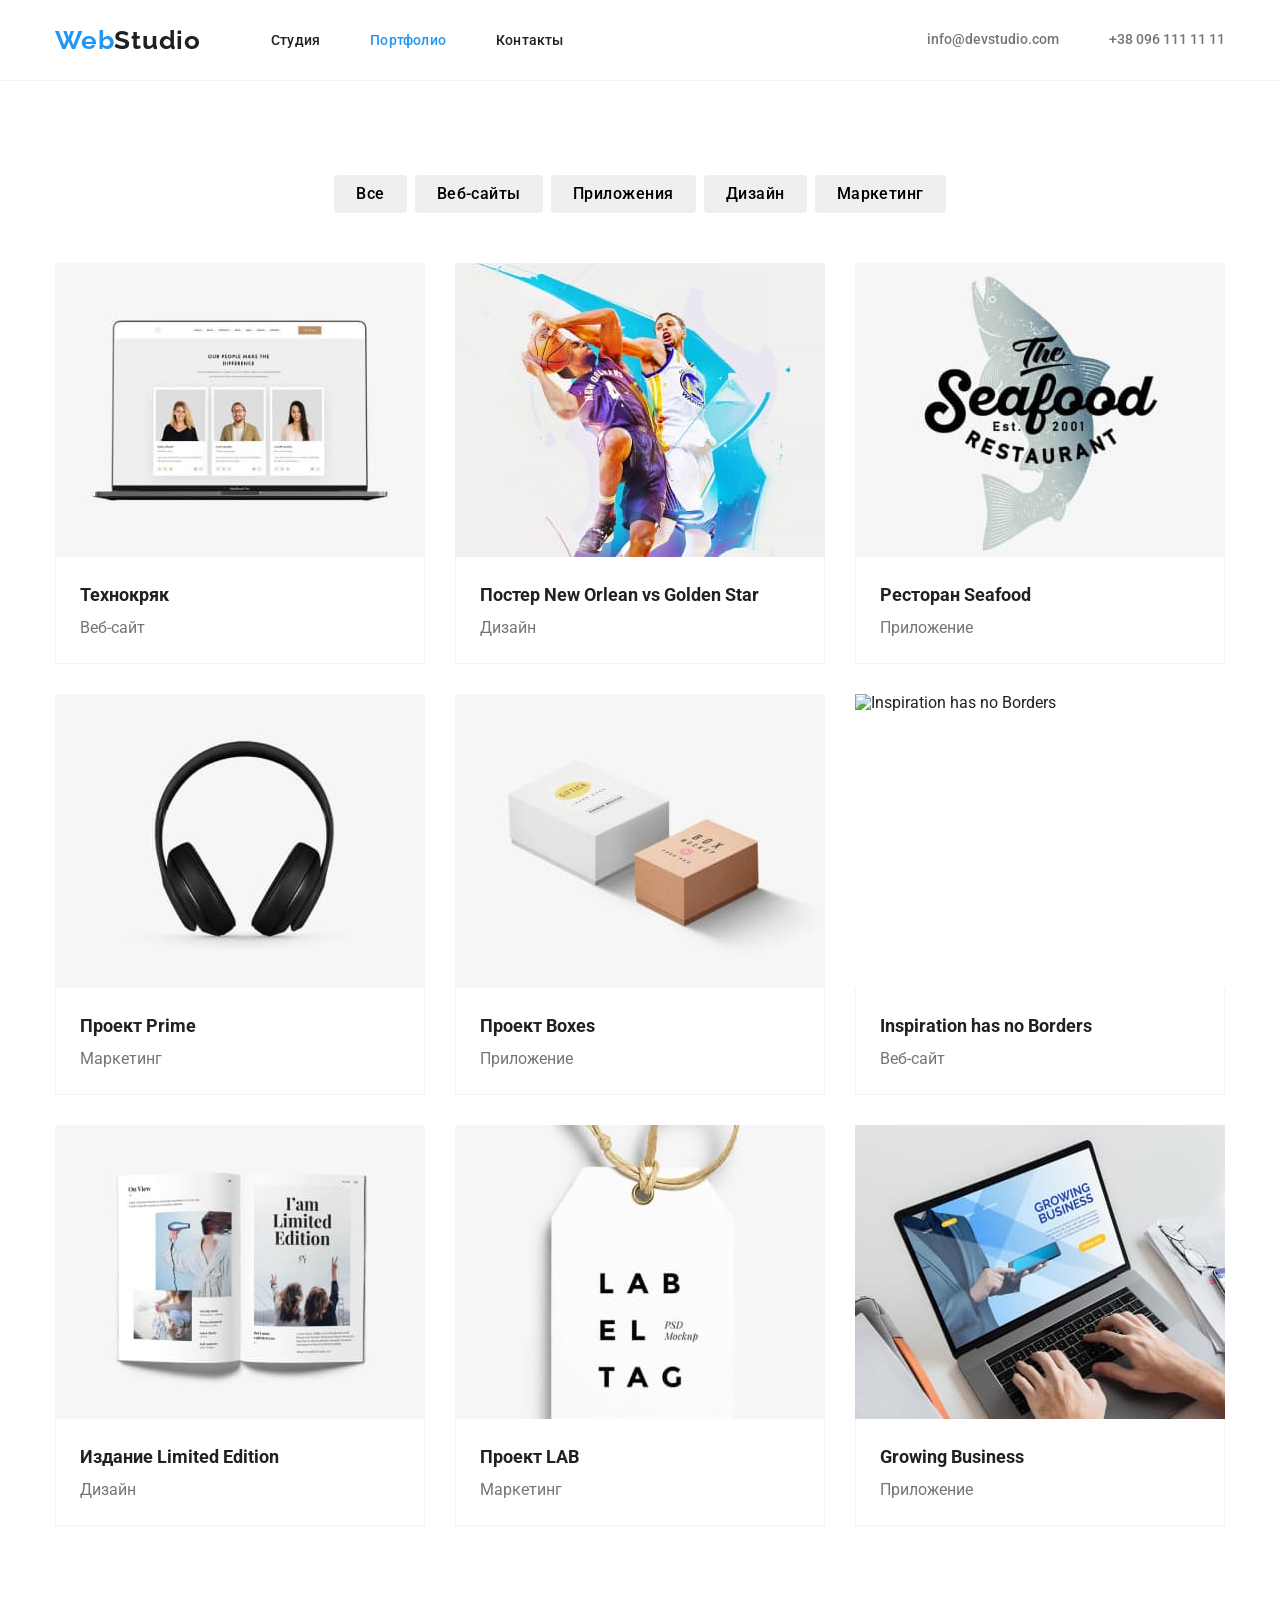
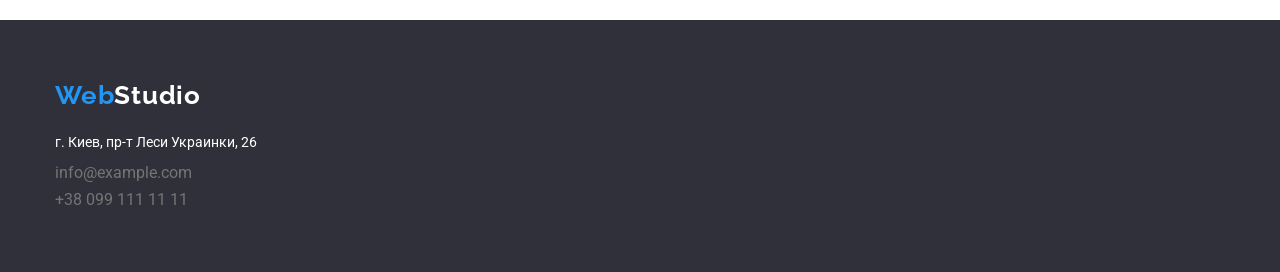
==== portfolio.html @ 63d451be "add photo,index,portfolio" ====
<!DOCTYPE html>
<html lang="ru">
<head>
    <meta charset="UTF-8">
    <meta http-equiv="X-UA-Compatible" content="IE=edge">
    <meta name="viewport" content="width=device-width, initial-scale=1.0">
    <title>portfolio</title>
    <link rel="preconnect" href="https://fonts.gstatic.com">
    <link href="https://fonts.googleapis.com/css2?family=Raleway:wght@700&family=Roboto:wght@400;500;700;900&display=swap"
        rel="stylesheet">
    <link rel="stylesheet" href="https://cdnjs.cloudflare.com/ajax/libs/modern-normalize/1.0.0/modern-normalize.min.css">
    <link rel="stylesheet" href="./css/styles.css">
    
</head>
<body class="page">
    <!-- Верхня лінія-->
        <header class="page-header">
            <div class="main-nav container">
                <nav class="nav">
                    <a class="logo" href="./index.html">Web<span class="logo-header">Studio</span></a>
                    <ul class="nav-list list">
                        <li class="nav-item">
                            <a class="nav-adress" href="./index.html">Студия</a></li>
                        <li class="nav-item">
                            <a class="nav-adress current" href="./portfolio.html">Портфолио</a></li>
                        <li class="nav-item">
                            <a class="nav-adress" href="">Контакты</a></li>
                    </ul>
                </nav>
                <ul class="contacts-list">
                    <li class="nav-item">
                        <a class="mail-list" href="mailto:info@devstudio.com">info@devstudio.com</a>
                    </li>
                    <li class="nav-item">
                        <a class="tel-list" href="tel:+380961111111">+38 096 111 11 11</a>
                    </li>
                </ul>
            </div>
            
    </header>
   <!-- filters -->
  <main>
        <section class="filter-container section">
           <div class="container">
                <h1 hidden>Портфолио</h1>

                <ul class="filter-options">
                    <li class="filter-item">
                        <button class="filter-button" type="button">Все</button>
                    </li>
                    <li class="filter-item">
                        <button class="filter-button" type="button">Веб-сайты</button>
                    </li>
                    <li class="filter-item">
                        <button class="filter-button" type="button">Приложения</button>
                    </li>
                    <li class="filter-item">
                        <button class="filter-button" type="button">Дизайн</button>
                    </li>
                    <li class="filter-item">
                        <button class="filter-button" type="button">Маркетинг</button>
                    </li>
                </ul>

                <ul class="projects-list">
                    <li class="project-item">
                        <img class="item-img" src="./images/img11.jpg" alt="Технокряк" width="370" height="294">
                        <div class="title-card">
                            <h3 class="project-title">Технокряк</h3>
                            <p class="project-description">Веб-сайт</p>
                        </div>
                    </li>
                    <li class="project-item">
                        <img class="projects-list" src="./images/img22.jpg" alt="Постер New Orlean vs Golden Star" width="370"
                            height="294">
                        <div class="title-card">
                            <h3 class="project-title">Постер New Orlean vs Golden Star</h3>
                            <p class="project-description">Дизайн</p>
                        </div>
                    </li>
                    <li class="project-item">
                        <img class="item-img" src="./images/img33.jpg" alt="Ресторан Seafood" width="370" height="294">
                        <div class="title-card">
                            <h3 class="project-title">Ресторан Seafood</h3>
                            <p class="project-description">Приложение</p>
                        </div>
                    </li>
                    <li class="project-item">
                        <img class="item-img" src="./images/img4.jpg" alt="Проект Prime" width="370" height="294">
                        <div class="title-card">
                            <h3 class="project-title">Проект Prime</h3>
                            <p class="project-description">Маркетинг</p>
                        </div>
                    </li>
                    <li class="project-item">
                        <img class="item-img" src="./images/img5.jpg" alt="Проект Boxes" width="370" height="294">
                        <div class="title-card">
                            <h3 class="project-title">Проект Boxes</h3>
                            <p class="project-description">Приложение</p>
                        </div>
                    </li>
                    <li class="project-item">
                        <img class="item-img" src="./images/img6.jpg" alt="Inspiration has no Borders" width="370" height="294">
                        <div class="title-card">
                            <h3 class="project-title">Inspiration has no Borders</h3>
                            <p class="project-description">Веб-сайт</p>
                        </div>
                    </li>
                    <li class="project-item">
                        <img class="item-img" src="./images/img7.jpg" alt="Издание Limited Edition" width="370" height="294">
                        <div class="title-card">
                            <h3 class="project-title">Издание Limited Edition</h3>
                            <p class="project-description">Дизайн</p>
                        </div>
                    </li>
                    <li class="project-item">
                        <img class="item-img" src="./images/img8.jpg" alt="Проект LAB" width="370" height="294">
                        <div class="title-card">
                            <h3 class="project-title">Проект LAB</h3>
                            <p class="project-description">Маркетинг</p>
                        </div>
                    </li>
                    <li class="project-item">
                        <img class="item-img" src="./images/img9.jpg" alt="Growing Business" width="370" height="294">
                        <div class="title-card">
                            <h3 class="project-title">Growing Business</h3>
                            <p class="project-description">Приложение</p>
                        </div>
                    </li>
                </ul>
           </div>
        </section>
        
        <!-- <section class="projects section container">
            <div class="container">
                
            </div> -->
        </section>
  </main>

    <!-- Подвал -->
    <footer class="footer-bg">
        <div class="container">
            <address class="adress-list">
                <a class="logo-footer" href="./portfolio.html">Web<span class="logo-white">Studio</span></a>
                <p class="adress-owner">г. Киев, пр-т Леси Украинки, 26</p>
                <ul class="footer-link">
                    <li class="adress-item">
                    <a class="mail-link" href="mailto:info@example.com">info@example.com</a>
                    </li>
                    <li class="adress-item">
                    <a class="tel-link" href="+380991111111">+38 099 111 11 11</a>
                    </li>
                </ul>
            </address>
        </div>
    </footer>
</body>
</html>
---- css/styles.css ----
/* колір основного тексту #757575;*/
/* білий #FFFFFF;*/
/* акцент #2196F3 */
/* вторичний колір тексту #212121;*/
/* колір фону #E5E5E5 */
/* вторинний колір фону #2F303A;
*/
/* вторинний колір в футері #FFFFFF99; */
/* Шапка */

:root {
  --main-font: "Roboto", sans-serif;
  --secondary-font: "Raleway", sans-serif;
  --primary-text-color: #212121;
  --white-color: #ffffff;
  --accent-color: #2196f3;
  --gray-background: #2f303a;
  --secondary-color: #757575;
}

body {
  font-family: var(--main-font);
  color: var(--primary-text-color);
}

h1,
h2,
h3,
h4,
h5,
h6,
p {
  margin-top: 0;
  margin-bottom: 0;
}

img {
  display: block;
}

ul {
  list-style: none;
  margin-top: 0;
  margin-bottom: 0;
  padding-left: 0;
}
a {
  text-decoration: none;
}

.link {
  text-decoration: none;
}

/* Навігація */
.container {
  width: 1200px;
  padding-left: 15px;
  padding-right: 15px;
  margin-left: auto;
  margin-right: auto;
}

.logo-header {
  color: var(--primary-text-color);
}

.logo {
  color: var(--accent-color);
  font-weight: 700;
  font-family: var(--secondary-font);
  font-size: 26px;
  line-height: 1.19;
  letter-spacing: 0.03em;
  margin-right: 70px;
}

.nav-list .nav-adress:hover,
.nav-list .nav-adress:focus {
  color: var(--accent-color);
}

.nav-list .nav-adress.current {
  color: var(--accent-color);
}

.nav-adress {
  font-family: inherit;
  font-weight: 500;
  font-size: 14px;
  line-height: 1.14;
  letter-spacing: 0.02em;
}

/* Page header color*/
.page-header {
  border-bottom: 1px solid #f5f4fa;
}

/* NAV */

.main-nav {
  display: flex;
  align-items: center;
}

.nav-list .nav-item:not(:last-child) {
  margin-right: 50px;
}

.contacts-list .nav-item:not(:last-child) {
  margin-right: 50px;
}

.nav-list {
  display: flex;
  align-items: center;
}

.nav {
  display: flex;
  align-items: center;
}

.contacts-list {
  display: flex;
  align-items: center;
  margin-left: auto;
}

.contacts-list .nav-item {
  margin-right: 50px;
}

.nav-list .nav-item {
  margin-right: 50px;

  /* background-color: turquoise; */
}

/* обнулення крайнього марджина посилань */
.nav-list .nav-item:last-child {
  margin-right: 0;
}

/* обнулення крайнього марджина телефона і мейла */
.contacts-list .nav-item:last-child {
  margin-right: 0;
}

.contacts-list .mail-list {
  color: var(--secondary-color);
}

.contacts-list .mail-list.current {
  color: var(--accent-color);
}

.contacts-list .mail-list:hover,
.contacts-list .tel-list:hover {
  color: var(--accent-color);
}

.contacts-list .tel-list,
.contacts-list .mail-list {
  display: block;
  padding-top: 32px;
  padding-bottom: 32px;

  color: var(--secondary-color);
  font-weight: 500;
  font-size: 14px;
  line-height: 1.14;
}

.nav-list .nav-adress {
  display: block;
  padding-top: 32px;
  padding-bottom: 32px;

  color: var(--primary-text-color);
  font-weight: 500;
  font-size: 14px;
  line-height: 1.17;
  letter-spacing: 0.2px;
}

/* PORTFOLIO BUTTONS*/

.filter-item .filter-button:focus,
.filter-item .filter-button:hover {
  color: #ffffff;
  border-color: transparent;
  background-color: var(--accent-color);
}

.filter-options .filter-button {
  font-family: inherit;
  font-weight: 500;
  font-size: 16px;
  line-height: 1.62;
  cursor: pointer;
}

/* .filter-container {
  padding-top: 94px;
} */

.filter-button {
  height: 38px;
  font-weight: 500;
  font-size: 16px;
  line-height: 1.62;
  letter-spacing: 0.03em;
  cursor: pointer;
  padding: 0 22px;

  border-radius: 4px;
  list-style: none;
  border: none;
}

.filter-item:not(:last-child) {
  margin-right: 8px;
}

.filter-options {
  display: flex;
  justify-content: center;
  margin-bottom: 50px;
}

.filter-item .filter-button:active {
  color: var(--accent-color);
}

/* клас секція */
.section {
  padding-top: 94px;
  padding-bottom: 94px;
}

/* PROJECTS */
/* .projects {
  padding-top: 50px;
  padding-bottom: 94px;
} */

.projects-list {
  display: flex;
  flex-wrap: wrap;
}

.project-item:not(:nth-child(3n)) {
  margin-right: 30px;
}
.title-card {
  border: 1px solid #f5f4fa;
  border-top: 0;
  padding-top: 20px;
  padding-bottom: 20px;
  padding-left: 24px;
  padding-right: 24px;
}

.project-item.project-item:not(:nth-last-child(-n + 3)) {
  margin-bottom: 30px;
}

.projects-list .project-title {
  color: var(--primary-text-color);
  font-weight: 700;
  font-size: 18px;
  line-height: 2;
}

.title-card .project-description {
  color: var(--secondary-color);
  font-family: inherit;
  font-weight: 400;
  font-size: 16px;
  line-height: 1.87;
}

/* Подвал */
.logo-footer {
  display: block;
  color: var(--accent-color);
  font-weight: 700;
  font-family: var(--secondary-font);
  font-size: 26px;
  line-height: 1.19;
  letter-spacing: 0.03em;
  margin-bottom: 20px;
}

.logo-white {
  color: var(--white-color);
}

.footer-bg {
  background-color: var(--gray-background);
  height: 252px;
  left: 0px;
  top: 2097px;
  border-radius: 0px;
}

.adress-list {
  font-style: normal;
  display: block;
  /* display: inline-block; */
}

.logo-header {
  color: var(--primary-text-color);
}

.adress-owner {
  color: var(--white-color);
  font-weight: 400;
  font-size: 14px;
  line-height: 1.71;
  margin-bottom: 9px;
}

/* .footer-link {
  display: inline-block;
} */

.adress-item .mail-link {
  display: inline-block;
}

.mail-link,
.tel-link {
  color: var(--secondary-color);
}

.mail-link {
  margin-bottom: 9px;
  margin-left: 0;
}

/* ===============INDEX*=============== */

.hero {
  background-color: var(--gray-background);
  text-align: center;
  padding-top: 200px;
  padding-bottom: 200px;

  background-image: linear-gradient(
      rgba(47, 48, 58, 0.4),
      rgba(47, 48, 58, 0.4)
    ),
    url(../images/overlay.jpg);
  max-width: 1600px;
  height: 600px;
  background-size: cover;
}

.title-main {
  color: var(--white-color);
  font-weight: 900;
  font-size: 44px;
  line-height: 1.36;
  text-align: center;
  text-transform: uppercase;
  width: 696px;
  margin-left: auto;
  margin-right: auto;
  margin-bottom: 30px;
  /* outline: 2px solid tomato; */
}

.title-button {
  display: inline-block;
  color: var(--white-color);
  background-color: var(--accent-color);
  border-color: transparent;
  border-radius: 4px;
  padding: 10px 32px;
  font-family: inherit;
  font-style: normal;
  font-weight: 700;
  font-size: 16px;
  line-height: 1.87;
  letter-spacing: 0.06em;
  min-width: 136px;
  margin-right: auto;
  margin-left: auto;
  cursor: pointer;
}

.hero .title-button:active {
  color: var(--primary-text-color);
}

/* Features */
.features-list {
  display: flex;
  justify-content: center;
}

/* обнулення правого марджина  */
.title-list:not(:last-child) {
  margin-right: 30px;
}

.title-list::before {
  display: block;
  content: "";

  height: 120px;
  /* outline: 1px solid palevioletred; */
  margin-bottom: 30px;
  background-color: #f5f4fa;
}

.features {
  padding-bottom: 47px;
  padding-top: 94px;
}

.features-list .heading {
  color: var(--primary-text-color);
  font-weight: 700;
  font-size: 14px;
  line-height: 1.17;
  text-transform: uppercase;
}

.heading {
  margin: 0;
  padding: 0;
  margin-bottom: 10px;

  /* outline: 2px solid tomato; */
}

.content {
  margin: 0;
  padding: 0;
  margin-top: 10px;
  height: 75px;
  width: 270px;
  left: 215px;
  top: 800px;

  /* outline: 2px solid teal; */
}

.features-list .content {
  color: var(--secondary-color);
  font-weight: 400;
  font-size: 14px;
  line-height: 1.71;
}

.work-photo {
  padding-top: 47px;
  padding-bottom: 94px;
}

.work {
  color: var(--primary-text-color);
  font-weight: 700;
  font-size: 36px;
  line-height: 1.17;
  text-align: center;
  margin-bottom: 50px;

  /* outline: 2px solid purple; */
}

.photo-item:not(:last-child) {
  margin-right: 30px;
}

.list {
  font-size: 0;
  display: flex;
}

/* НАША КОМАНДА */
.section-team {
  background-color: #f5f4fa;
}

.title-team {
  font-weight: 700;
  font-size: 36px;
  line-height: 1.17;
  text-align: center;
  margin-bottom: 50px;
}

.team-number:not(:last-child) {
  margin-right: 30px;
}
.team-description {
  display: flex;
}

.user {
  margin-bottom: 10px;
}

.team-description .user {
  font-weight: 500;
  font-size: 16px;
  line-height: 1.17;
}

.about .position {
  color: var(--secondary-color);
  font-weight: 400;
  font-size: 16px;
  line-height: 1.17;
}

.about {
  text-align: center;
  padding-top: 30px;
  padding-bottom: 30px;
  padding-left: 32px;
  padding-right: 32px;
}

.footer-bg {
  padding-top: 60px;
  padding-bottom: 60px;
}
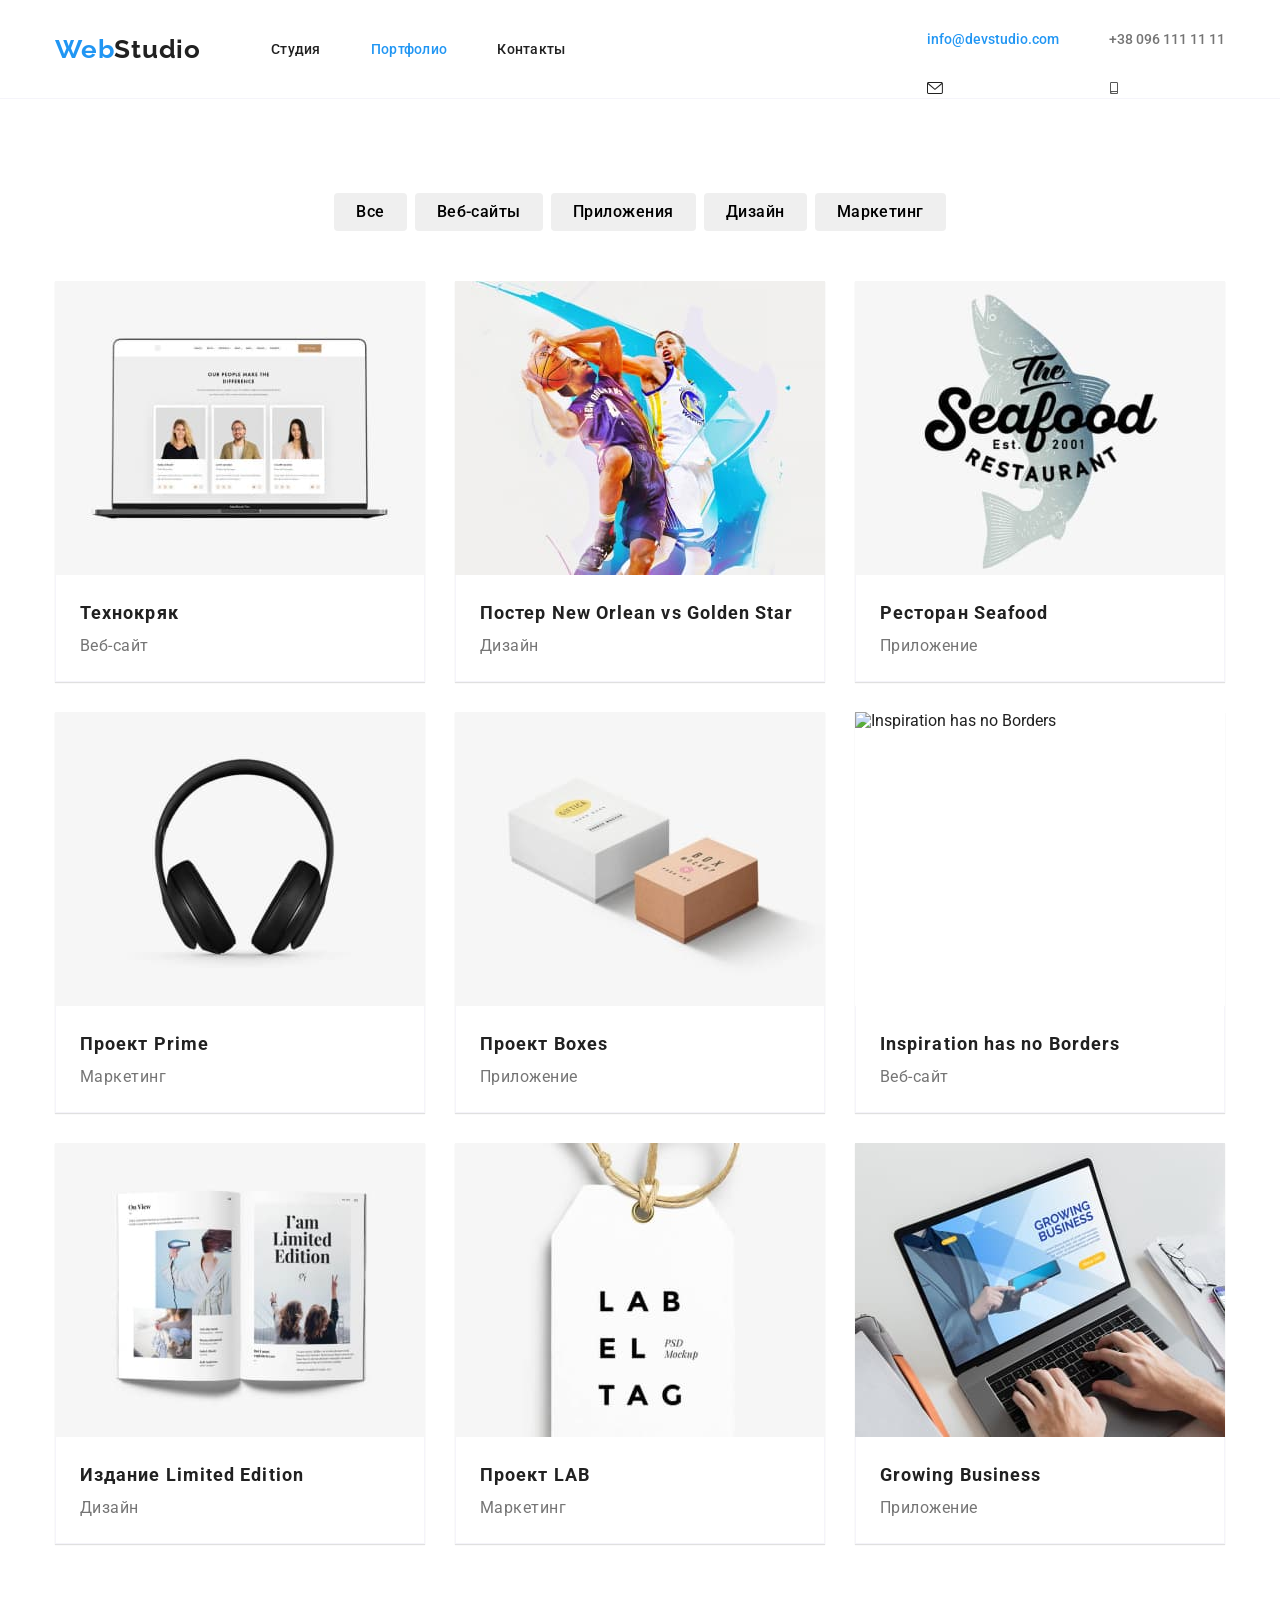
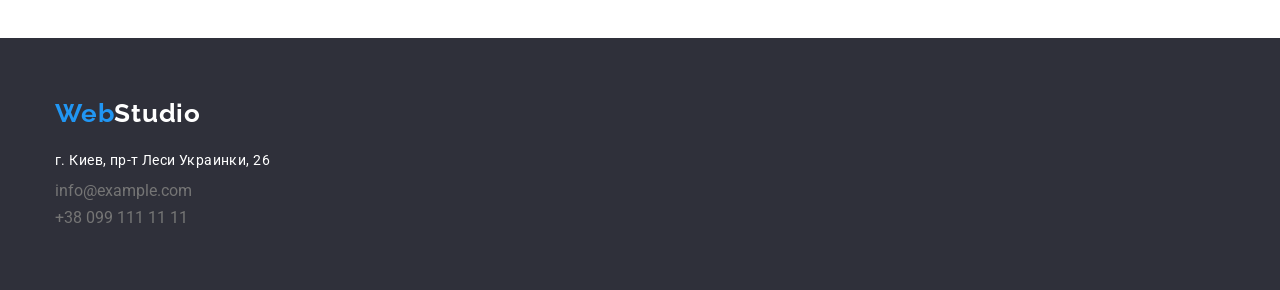
==== commit 72c28ef1: "додано свг спрайт" ====
--- a/portfolio.html
+++ b/portfolio.html
@@ -29,10 +29,16 @@
                 </nav>
                 <ul class="contacts-list">
                     <li class="nav-item">
-                        <a class="mail-list" href="mailto:info@devstudio.com">info@devstudio.com</a>
+                        <a class="mail-list current" href="mailto:info@devstudio.com">info@devstudio.com</a>
+                        <svg class="icon-mail" width="16" height="12">
+                            <use href="./images/sprite.svg#icon-envelope"></use>
+                        </svg>
                     </li>
                     <li class="nav-item">
                         <a class="tel-list" href="tel:+380961111111">+38 096 111 11 11</a>
+                        <svg class="icon-tel" width="10" height="12">
+                            <use href="./images/sprite.svg#icon-smartphone"></use>
+                        </svg>
                     </li>
                 </ul>
             </div>
--- a/css/styles.css
+++ b/css/styles.css
@@ -52,7 +52,7 @@
   text-decoration: none;
 }
 
-/* Навігація */
+/* =================Навігація================= */
 .container {
   width: 1200px;
   padding-left: 15px;
@@ -97,7 +97,7 @@
   border-bottom: 1px solid #f5f4fa;
 }
 
-/* NAV */
+/* ====================NAV==================*/
 
 .main-nav {
   display: flex;
@@ -120,6 +120,38 @@
 .nav {
   display: flex;
   align-items: center;
+}
+
+/* ==========кОНТАКТИ============ */
+
+.mail-list:hover {
+  color: var(--accent-color);
+}
+
+/* картинка листа */
+.icon-mail {
+  fill: currentcolor;
+  margin-right: 10px;
+}
+
+/* картинка телефону */
+.mail-list:hover {
+  color: var(--accent-color);
+}
+
+.icon-tel {
+  fill: currentcolor;
+  margin-right: 10px;
+}
+
+/* .icon-mail:hover,
+.icon-mail:focus {
+  color: var(--accent-color);
+} */
+
+.tel-list:hover.icon-tel,
+.tel-list:focus.icon-tel {
+  color: var(--accent-color);
 }
 
 .contacts-list {
@@ -182,165 +214,12 @@
   font-weight: 500;
   font-size: 14px;
   line-height: 1.17;
-  letter-spacing: 0.2px;
-}
-
-/* PORTFOLIO BUTTONS*/
-
-.filter-item .filter-button:focus,
-.filter-item .filter-button:hover {
-  color: #ffffff;
-  border-color: transparent;
-  background-color: var(--accent-color);
-}
-
-.filter-options .filter-button {
-  font-family: inherit;
-  font-weight: 500;
-  font-size: 16px;
-  line-height: 1.62;
-  cursor: pointer;
-}
-
-/* .filter-container {
-  padding-top: 94px;
+  letter-spacing: 0.02em;
+}
+
+/* .nav-item.mail-list {
+  display: flex;
 } */
-
-.filter-button {
-  height: 38px;
-  font-weight: 500;
-  font-size: 16px;
-  line-height: 1.62;
-  letter-spacing: 0.03em;
-  cursor: pointer;
-  padding: 0 22px;
-
-  border-radius: 4px;
-  list-style: none;
-  border: none;
-}
-
-.filter-item:not(:last-child) {
-  margin-right: 8px;
-}
-
-.filter-options {
-  display: flex;
-  justify-content: center;
-  margin-bottom: 50px;
-}
-
-.filter-item .filter-button:active {
-  color: var(--accent-color);
-}
-
-/* клас секція */
-.section {
-  padding-top: 94px;
-  padding-bottom: 94px;
-}
-
-/* PROJECTS */
-/* .projects {
-  padding-top: 50px;
-  padding-bottom: 94px;
-} */
-
-.projects-list {
-  display: flex;
-  flex-wrap: wrap;
-}
-
-.project-item:not(:nth-child(3n)) {
-  margin-right: 30px;
-}
-.title-card {
-  border: 1px solid #f5f4fa;
-  border-top: 0;
-  padding-top: 20px;
-  padding-bottom: 20px;
-  padding-left: 24px;
-  padding-right: 24px;
-}
-
-.project-item.project-item:not(:nth-last-child(-n + 3)) {
-  margin-bottom: 30px;
-}
-
-.projects-list .project-title {
-  color: var(--primary-text-color);
-  font-weight: 700;
-  font-size: 18px;
-  line-height: 2;
-}
-
-.title-card .project-description {
-  color: var(--secondary-color);
-  font-family: inherit;
-  font-weight: 400;
-  font-size: 16px;
-  line-height: 1.87;
-}
-
-/* Подвал */
-.logo-footer {
-  display: block;
-  color: var(--accent-color);
-  font-weight: 700;
-  font-family: var(--secondary-font);
-  font-size: 26px;
-  line-height: 1.19;
-  letter-spacing: 0.03em;
-  margin-bottom: 20px;
-}
-
-.logo-white {
-  color: var(--white-color);
-}
-
-.footer-bg {
-  background-color: var(--gray-background);
-  height: 252px;
-  left: 0px;
-  top: 2097px;
-  border-radius: 0px;
-}
-
-.adress-list {
-  font-style: normal;
-  display: block;
-  /* display: inline-block; */
-}
-
-.logo-header {
-  color: var(--primary-text-color);
-}
-
-.adress-owner {
-  color: var(--white-color);
-  font-weight: 400;
-  font-size: 14px;
-  line-height: 1.71;
-  margin-bottom: 9px;
-}
-
-/* .footer-link {
-  display: inline-block;
-} */
-
-.adress-item .mail-link {
-  display: inline-block;
-}
-
-.mail-link,
-.tel-link {
-  color: var(--secondary-color);
-}
-
-.mail-link {
-  margin-bottom: 9px;
-  margin-left: 0;
-}
 
 /* ===============INDEX*=============== */
 
@@ -358,6 +237,10 @@
   max-width: 1600px;
   height: 600px;
   background-size: cover;
+  background-repeat: no-repeat;
+  background-position: center;
+  margin-left: auto;
+  margin-right: auto;
 }
 
 .title-main {
@@ -371,6 +254,7 @@
   margin-left: auto;
   margin-right: auto;
   margin-bottom: 30px;
+  letter-spacing: 0.06em;
   /* outline: 2px solid tomato; */
 }
 
@@ -411,13 +295,36 @@
 .title-list::before {
   display: block;
   content: "";
-
   height: 120px;
   /* outline: 1px solid palevioletred; */
   margin-bottom: 30px;
   background-color: #f5f4fa;
 }
 
+.icon-antenna::before {
+  background-image: url(../images/group1/antenna\ 1.svg);
+  background-repeat: no-repeat;
+  background-position: center;
+}
+
+.icon-clock::before {
+  background-image: url(../images/group2/clock\ 1.svg);
+  background-repeat: no-repeat;
+  background-position: center;
+}
+
+.icon-diagram::before {
+  background-image: url(../images/group3/diagram\ 1.svg);
+  background-repeat: no-repeat;
+  background-position: center;
+}
+
+.icon-astronaut::before {
+  background-image: url(../images/group4/astronaut\ 1.svg);
+  background-repeat: no-repeat;
+  background-position: center;
+}
+
 .features {
   padding-bottom: 47px;
   padding-top: 94px;
@@ -429,6 +336,7 @@
   font-size: 14px;
   line-height: 1.17;
   text-transform: uppercase;
+  letter-spacing: 0.03em;
 }
 
 .heading {
@@ -456,6 +364,7 @@
   font-weight: 400;
   font-size: 14px;
   line-height: 1.71;
+  letter-spacing: 0.03em;
 }
 
 .work-photo {
@@ -468,6 +377,7 @@
   font-weight: 700;
   font-size: 36px;
   line-height: 1.17;
+  letter-spacing: 0.03em;
   text-align: center;
   margin-bottom: 50px;
 
@@ -493,6 +403,7 @@
   font-size: 36px;
   line-height: 1.17;
   text-align: center;
+  letter-spacing: 0.03em;
   margin-bottom: 50px;
 }
 
@@ -505,12 +416,43 @@
 
 .user {
   margin-bottom: 10px;
+}
+
+.socials-item {
+  width: 44px;
+  height: 44px;
+}
+
+.socials-item:not(:last-child) {
+  margin-right: 10px;
+}
+
+.socials-link {
+  display: flex;
+  width: 100%;
+  height: 100%;
+  align-items: center;
+  justify-content: center;
+  border-radius: 50%;
+  background-color: #fff;
+  margin-bottom: 16px;
+}
+
+.socials-link:hover,
+.socials-link:focus {
+  background-color: var(--accent-color);
+}
+
+.socials-link:hover .socials-icon,
+.socials-link:focus .socials-icon {
+  fill: var(--white-color);
 }
 
 .team-description .user {
   font-weight: 500;
   font-size: 16px;
   line-height: 1.17;
+  letter-spacing: 0.03em;
 }
 
 .about .position {
@@ -518,6 +460,8 @@
   font-weight: 400;
   font-size: 16px;
   line-height: 1.17;
+  letter-spacing: 0.03em;
+  margin-bottom: 16px;
 }
 
 .about {
@@ -532,3 +476,238 @@
   padding-top: 60px;
   padding-bottom: 60px;
 }
+
+/* ПОСТОЯННИЕ КЛИЕНТИ */
+.title-clients {
+  font-size: 36px;
+  font-weight: 700;
+  line-height: 1.16;
+  letter-spacing: 0.03em;
+  text-align: center;
+  margin-bottom: 50px;
+}
+
+.clients {
+  display: flex;
+  justify-content: center;
+}
+
+.clients-link {
+  display: flex;
+  border: 1px solid #afb1b8;
+  width: 100%;
+  height: 100%;
+  align-items: center;
+  justify-content: center;
+  background-color: var(--white-color);
+}
+
+.clients-icon:hover,
+.clients-icon:focus {
+  background-color: var(--white-color);
+}
+
+.clients-link:hover .clients-icon,
+.clients-link:focus .clients-icon {
+  fill: var(--accent-color);
+}
+/* .clients-icon {
+  color: #afb1b8;
+} */
+
+.clients-item {
+  width: 170px;
+  height: 92px;
+}
+
+.clients-item:not(:last-child) {
+  margin-right: 30px;
+}
+
+/* =============Подвал============== */
+.logo-footer {
+  display: block;
+  color: var(--accent-color);
+  font-weight: 700;
+  font-family: var(--secondary-font);
+  font-size: 26px;
+  line-height: 1.19;
+  letter-spacing: 0.03em;
+  margin-bottom: 20px;
+}
+
+.logo-white {
+  color: var(--white-color);
+  letter-spacing: 0.03em;
+}
+
+.footer-bg {
+  background-color: var(--gray-background);
+  height: 252px;
+  left: 0px;
+  top: 2097px;
+  border-radius: 0px;
+}
+
+.adress-list {
+  font-style: normal;
+  display: block;
+  /* display: inline-block; */
+}
+
+.logo-header {
+  color: var(--primary-text-color);
+}
+
+.adress-owner {
+  color: var(--white-color);
+  font-weight: 400;
+  font-size: 14px;
+  line-height: 1.71;
+  margin-bottom: 9px;
+  letter-spacing: 0.03em;
+}
+
+/* .footer-link {
+  display: inline-block;
+} */
+
+.adress-item .mail-link {
+  display: inline-block;
+}
+
+.mail-link,
+.tel-link {
+  color: var(--secondary-color);
+}
+
+.mail-link {
+  margin-bottom: 9px;
+  margin-left: 0;
+}
+
+/* ===========footer-plus========== */
+.footer-plus-icon {
+  display: flex;
+  justify-content: center;
+  text-align: center;
+}
+.footer-list {
+  display: flex;
+  justify-content: center;
+  text-align: center;
+}
+
+.footer-title {
+  font-size: 14px;
+  font-weight: 700;
+  line-height: 1.14;
+  letter-spacing: 0.03em;
+  text-align: left;
+}
+/* ==============PORTFOLIO BUTTONS============*/
+
+.filter-item .filter-button:focus,
+.filter-item .filter-button:hover {
+  color: #ffffff;
+  border-color: transparent;
+  background-color: var(--accent-color);
+}
+
+.filter-options .filter-button {
+  font-family: inherit;
+  font-weight: 500;
+  font-size: 16px;
+  line-height: 1.62;
+  letter-spacing: 0.03em;
+  cursor: pointer;
+}
+
+/* .filter-container {
+  padding-top: 94px;
+} */
+
+.filter-button {
+  height: 38px;
+  font-weight: 500;
+  font-size: 16px;
+  line-height: 1.62;
+  letter-spacing: 0.03em;
+  cursor: pointer;
+  padding: 0 22px;
+
+  border-radius: 4px;
+  list-style: none;
+  border: none;
+}
+
+.filter-item:not(:last-child) {
+  margin-right: 8px;
+}
+
+.filter-options {
+  display: flex;
+  justify-content: center;
+  margin-bottom: 50px;
+}
+
+.filter-item .filter-button:active {
+  color: var(--accent-color);
+}
+
+/* клас секція */
+.section {
+  padding-top: 94px;
+  padding-bottom: 94px;
+}
+
+/* PROJECTS */
+/* .projects {
+  padding-top: 50px;
+  padding-bottom: 94px;
+} */
+
+.projects-list {
+  display: flex;
+  flex-wrap: wrap;
+}
+
+.project-item:not(:nth-child(3n)) {
+  margin-right: 30px;
+}
+.title-card {
+  border: 1px solid #f5f4fa;
+  border-top: 0;
+  padding-top: 20px;
+  padding-bottom: 20px;
+  padding-left: 24px;
+  padding-right: 24px;
+}
+
+.project-item.project-item:not(:nth-last-child(-n + 3)) {
+  margin-bottom: 30px;
+}
+
+.project-item {
+  border: 1px solid #EEEEEE
+  box-shadow: 1px 4px 6px 0px #00000029;
+  box-shadow: 0px 4px 4px 0px #0000000f;
+  box-shadow: 0px 1px 1px 0px #0000001f;
+}
+
+.projects-list .project-title {
+  color: var(--primary-text-color);
+  font-weight: 700;
+  font-size: 18px;
+  line-height: 2;
+  letter-spacing: 0.06em;
+}
+
+.title-card .project-description {
+  color: var(--secondary-color);
+  font-family: inherit;
+  font-weight: 400;
+  font-size: 16px;
+  line-height: 1.87;
+  letter-spacing: 0.03em;
+}
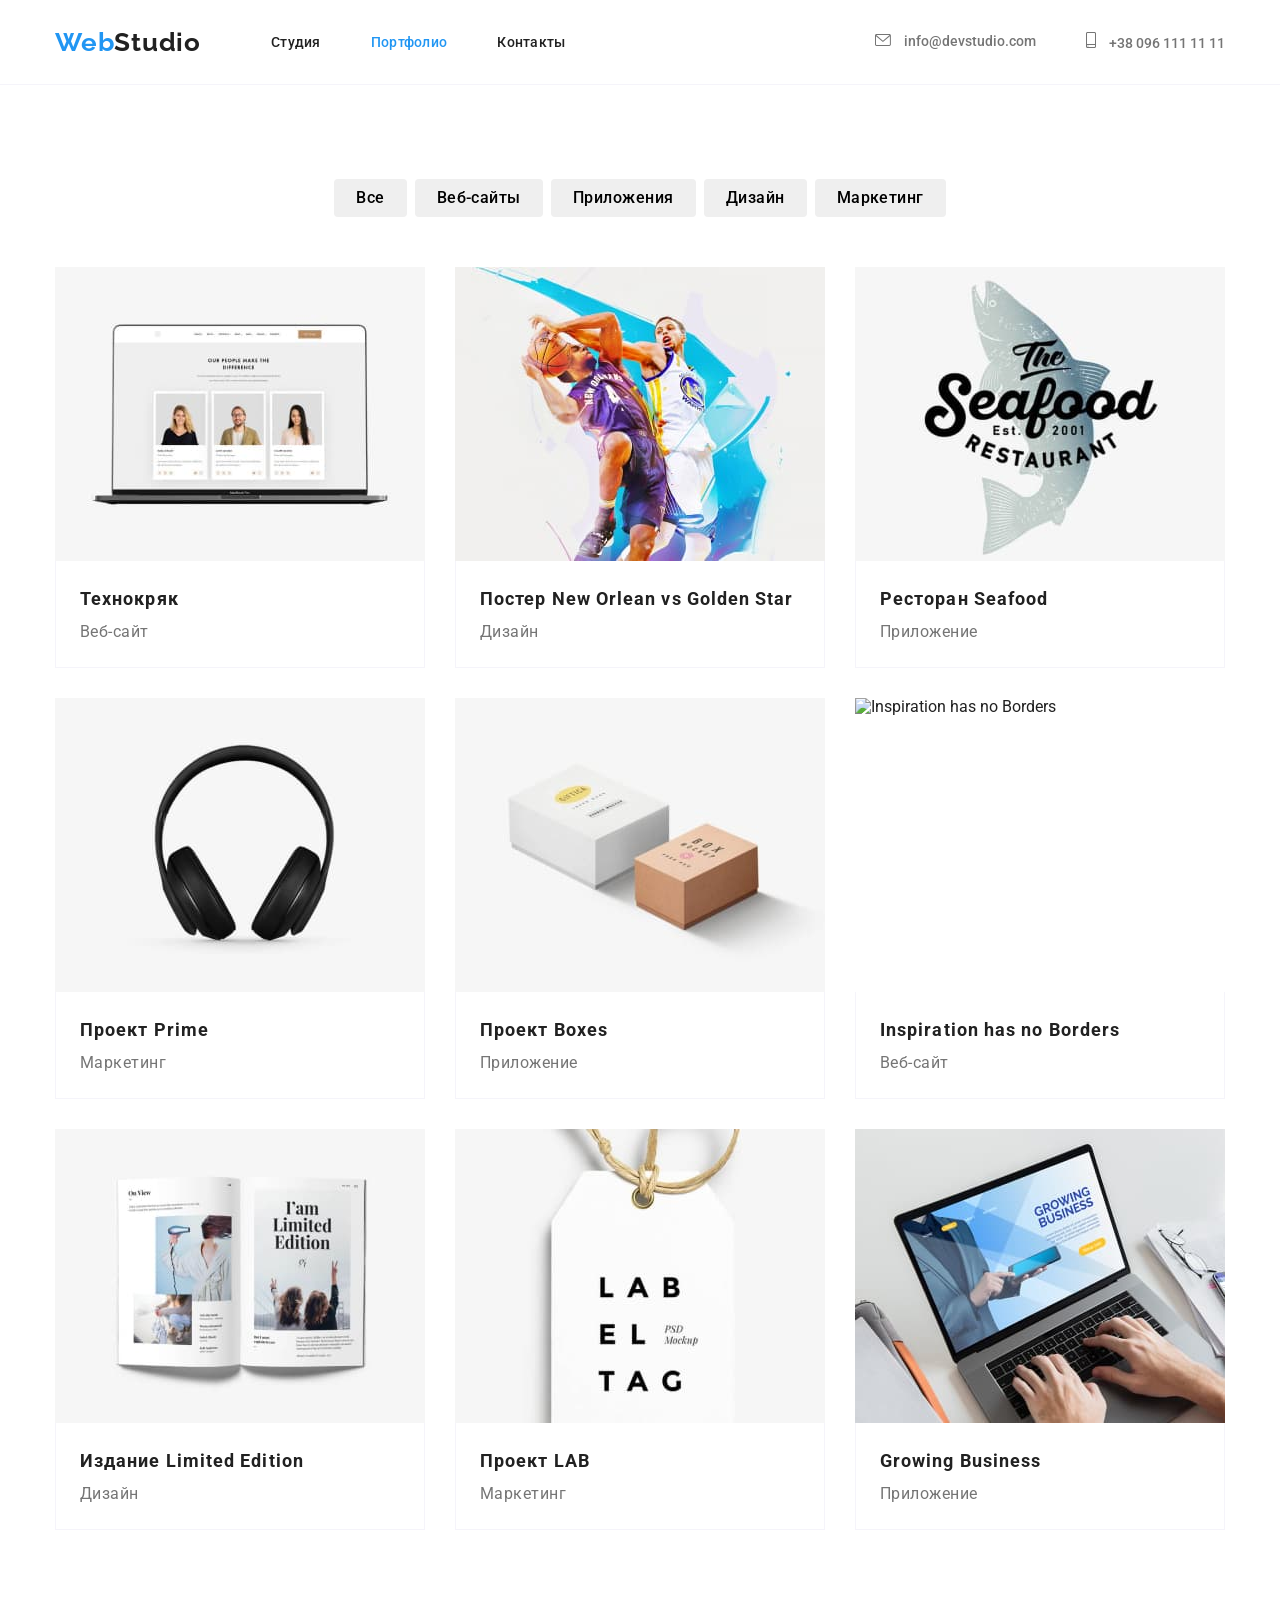
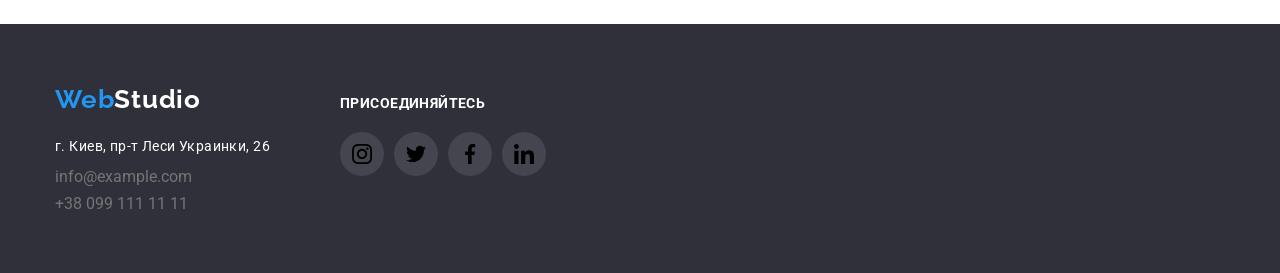
==== commit ce1cdf89: "futer plus" ====
--- a/portfolio.html
+++ b/portfolio.html
@@ -29,16 +29,20 @@
                 </nav>
                 <ul class="contacts-list">
                     <li class="nav-item">
-                        <a class="mail-list current" href="mailto:info@devstudio.com">info@devstudio.com</a>
-                        <svg class="icon-mail" width="16" height="12">
-                            <use href="./images/sprite.svg#icon-envelope"></use>
-                        </svg>
+                        <a class="mail-list " href="mailto:info@devstudio.com">
+                            <svg class="icon-mail" width="16" height="12">
+                                <use href="./images/sprite.svg#icon-envelope"></use>
+                            </svg>
+                            info@devstudio.com
+                        </a>
                     </li>
                     <li class="nav-item">
-                        <a class="tel-list" href="tel:+380961111111">+38 096 111 11 11</a>
-                        <svg class="icon-tel" width="10" height="12">
-                            <use href="./images/sprite.svg#icon-smartphone"></use>
-                        </svg>
+                        <a class="tel-list" href="tel:+380961111111">
+                            <svg class="icon-tel" width="10" height="16">
+                                <use href="./images/sprite.svg#icon-smartphone"></use>
+                            </svg>
+                            +38 096 111 11 11
+                        </a>
                     </li>
                 </ul>
             </div>
@@ -146,20 +150,56 @@
 
     <!-- Подвал -->
     <footer class="footer-bg">
-        <div class="container">
-            <address class="adress-list">
+        <div class=" container footer-all">
+            <div class=" footer-container">
                 <a class="logo-footer" href="./portfolio.html">Web<span class="logo-white">Studio</span></a>
-                <p class="adress-owner">г. Киев, пр-т Леси Украинки, 26</p>
-                <ul class="footer-link">
-                    <li class="adress-item">
-                    <a class="mail-link" href="mailto:info@example.com">info@example.com</a>
-                    </li>
-                    <li class="adress-item">
-                    <a class="tel-link" href="+380991111111">+38 099 111 11 11</a>
-                    </li>
-                </ul>
-            </address>
+                <address class="adress-list">
+                    <p class="adress-owner">г. Киев, пр-т Леси Украинки, 26</p>
+                    <ul class="footer-link">
+                        <li class="adress-item">
+                            <a class="mail-link" href="mailto:info@example.com">info@example.com</a>
+                        </li>
+                        <li class="adress-item">
+                            <a class="tel-link" href="+380991111111">+38 099 111 11 11</a>
+                        </li>
+                    </ul>
+                </address>
+            </div>
+            <div class="footer-plus-icon">
+                <h3 class="footer-title">присоединяйтесь</h3>
+                <ul class="footer-list">
+                    <li class="footer-item">
+                        <a href="" class="footer-socials-link">
+                            <svg class="footer-icon" width="20" height="20">
+                                <use href="./images/sprite.svg#icon-instagram"></use>
+                            </svg>
+                        </a>
+                    </li>
+                    <li class="footer-item">
+                        <a href="" class="footer-socials-link">
+                            <svg class="footer-icon" width="20" height="20">
+                                <use href="./images/sprite.svg#icon-twitter"></use>
+                            </svg>
+                        </a>
+                    </li>
+                    <li class="footer-item">
+                        <a href="" class="footer-socials-link">
+                            <svg class="footer-icon" width="20" height="20">
+                                <use href="./images/sprite.svg#icon-facebook"></use>
+                            </svg>
+                        </a>
+                    </li>
+                    <li class="footer-item">
+                        <a href="" class="footer-socials-link">
+                            <svg class="footer-icon" width="20" height="20">
+                                <use href="./images/sprite.svg#icon-linkedin"></use>
+                            </svg>
+                        </a>
+                    </li>
+                </ul>
+            </div>
         </div>
+    
     </footer>
 </body>
 </html>
--- a/css/styles.css
+++ b/css/styles.css
@@ -542,11 +542,8 @@
 }
 
 .footer-bg {
+  padding: 60px 0;
   background-color: var(--gray-background);
-  height: 252px;
-  left: 0px;
-  top: 2097px;
-  border-radius: 0px;
 }
 
 .adress-list {
@@ -587,15 +584,14 @@
 }
 
 /* ===========footer-plus========== */
-.footer-plus-icon {
-  display: flex;
-  justify-content: center;
-  text-align: center;
-}
-.footer-list {
-  display: flex;
-  justify-content: center;
-  text-align: center;
+
+.footer-container {
+  margin-right: 70px;
+}
+
+.footer-all {
+  display: flex;
+  align-items: baseline;
 }
 
 .footer-title {
@@ -604,6 +600,42 @@
   line-height: 1.14;
   letter-spacing: 0.03em;
   text-align: left;
+  text-transform: uppercase;
+  margin-bottom: 20px;
+  color: var(--white-color);
+}
+
+.footer-socials-link {
+  display: flex;
+  width: 44px;
+  height: 44px;
+  align-items: center;
+  justify-content: center;
+  border-radius: 50%;
+  background-color: #ffffff1a;
+  color: #2196f3;
+}
+.footer-item:not(:last-child) {
+  margin-right: 10px;
+}
+
+.footer-icon {
+  color: #afb1b8;
+}
+
+.footer-list {
+  display: flex;
+  justify-content: center;
+}
+
+.footer-socials-link:hover,
+.footer-socials-link:focus {
+  background-color: var(--accent-color);
+}
+
+.footer-socials-link:hover .footer-icon,
+.footer-socials-link:focus .footer-icon {
+  fill: var(--white-color);
 }
 /* ==============PORTFOLIO BUTTONS============*/
 
@@ -688,11 +720,12 @@
   margin-bottom: 30px;
 }
 
+/* =======BOX SHADOW======== */
+
 .project-item {
-  border: 1px solid #EEEEEE
-  box-shadow: 1px 4px 6px 0px #00000029;
-  box-shadow: 0px 4px 4px 0px #0000000f;
-  box-shadow: 0px 1px 1px 0px #0000001f;
+  box-shadow: 1px 4px 6px 0px rgba(0, 0, 0, 0, 16);
+  box-shadow: 0px 4px 4px 0px rgba(0, 0, 0, 0, 06);
+  box-shadow: 0px 1px 1px 0px rgba(0, 0, 0, 0, 12);
 }
 
 .projects-list .project-title {
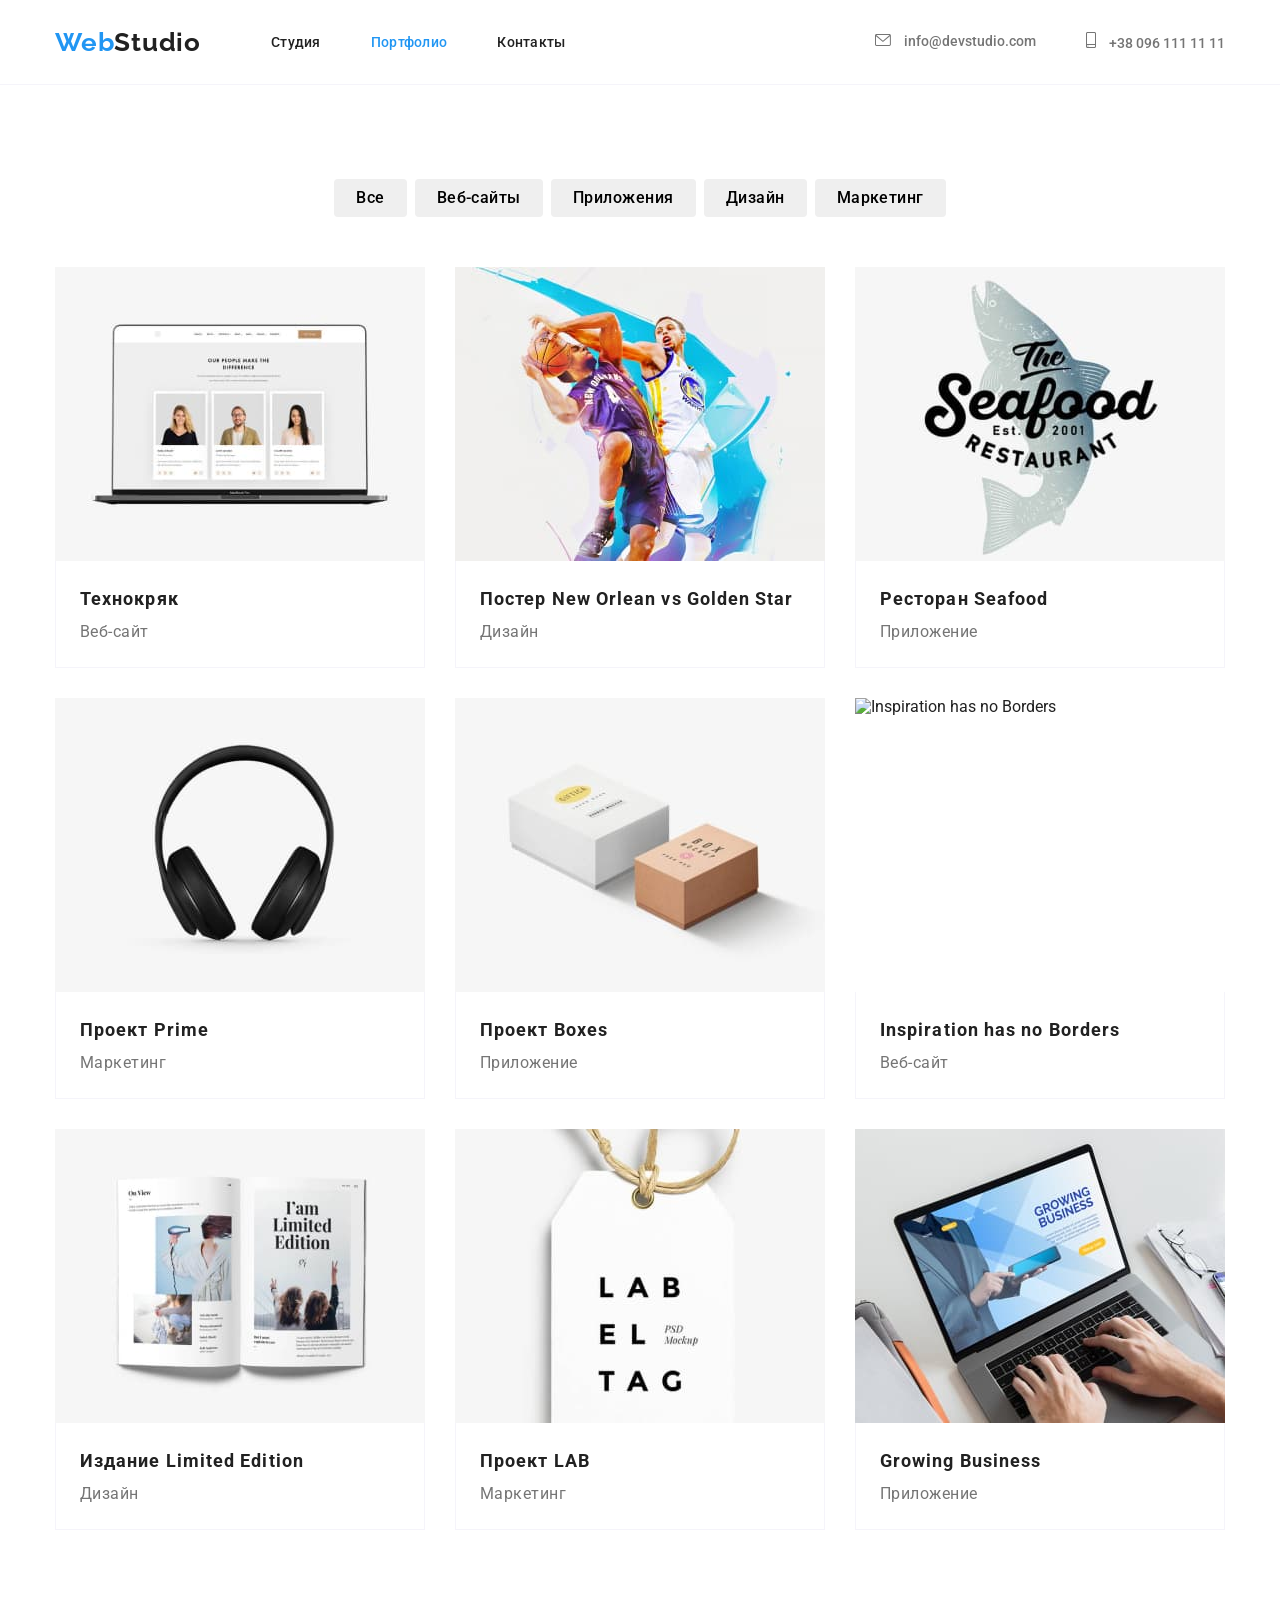
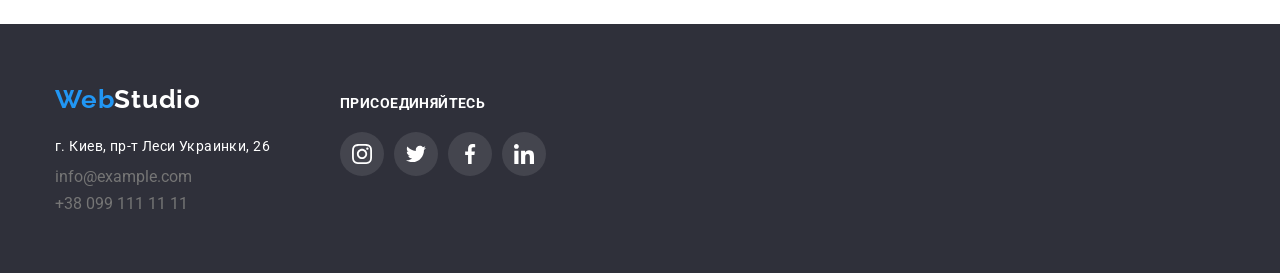
==== commit 45624581: "додає тіні" ====
--- a/portfolio.html
+++ b/portfolio.html
@@ -73,7 +73,7 @@
                 </ul>
 
                 <ul class="projects-list">
-                    <li class="project-item">
+                    <li class="project-item shadow">
                         <img class="item-img" src="./images/img11.jpg" alt="Технокряк" width="370" height="294">
                         <div class="title-card">
                             <h3 class="project-title">Технокряк</h3>
--- a/css/styles.css
+++ b/css/styles.css
@@ -135,7 +135,13 @@
 }
 
 /* картинка телефону */
-.mail-list:hover {
+.mail-list:hover,
+.mail-list:focus {
+  color: var(--accent-color);
+}
+
+.tel-list:hover,
+.tel-list:focus {
   color: var(--accent-color);
 }
 
@@ -407,6 +413,13 @@
   margin-bottom: 50px;
 }
 
+.team-number {
+  background-color: rgba(255, 255, 255, 1);
+  box-shadow: 0px 1px 3px rgba(0, 0, 0, 0.12), 0px 1px 1px rgba(0, 0, 0, 0.14),
+    0px 2px 1px rgba(0, 0, 0, 0.2);
+  border-radius: 0px 0px 4px 4px;
+}
+
 .team-number:not(:last-child) {
   margin-right: 30px;
 }
@@ -436,6 +449,7 @@
   border-radius: 50%;
   background-color: #fff;
   margin-bottom: 16px;
+  fill: rgba(175, 177, 184, 1);
 }
 
 .socials-link:hover,
@@ -445,7 +459,8 @@
 
 .socials-link:hover .socials-icon,
 .socials-link:focus .socials-icon {
-  fill: var(--white-color);
+  fill: white;
+  background-color: 2196f3;
 }
 
 .team-description .user {
@@ -470,6 +485,7 @@
   padding-bottom: 30px;
   padding-left: 32px;
   padding-right: 32px;
+  fill: 1px solid #ffffff;
 }
 
 .footer-bg {
@@ -500,11 +516,24 @@
   align-items: center;
   justify-content: center;
   background-color: var(--white-color);
+  fill: rgba(175, 177, 184, 1);
 }
 
 .clients-icon:hover,
 .clients-icon:focus {
   background-color: var(--white-color);
+}
+
+.clients-icon {
+  height: 60px;
+  width: 106px;
+}
+
+.clients-item:hover,
+.clients-item:focus {
+  border: 1px solid #2196f3;
+  box-sizing: border-box;
+  border-radius: 4px;
 }
 
 .clients-link:hover .clients-icon,
@@ -614,7 +643,9 @@
   border-radius: 50%;
   background-color: #ffffff1a;
   color: #2196f3;
-}
+  fill: rgba(255, 255, 255, 1);
+}
+
 .footer-item:not(:last-child) {
   margin-right: 10px;
 }
@@ -707,6 +738,12 @@
 .project-item:not(:nth-child(3n)) {
   margin-right: 30px;
 }
+
+.project-item:hover {
+  box-shadow: 0px 1px 1px rgba(0, 0, 0, 0.12), 0px 4px 4px rgba(0, 0, 0, 0.06),
+    1px 4px 6px rgba(0, 0, 0, 0.16);
+}
+
 .title-card {
   border: 1px solid #f5f4fa;
   border-top: 0;
